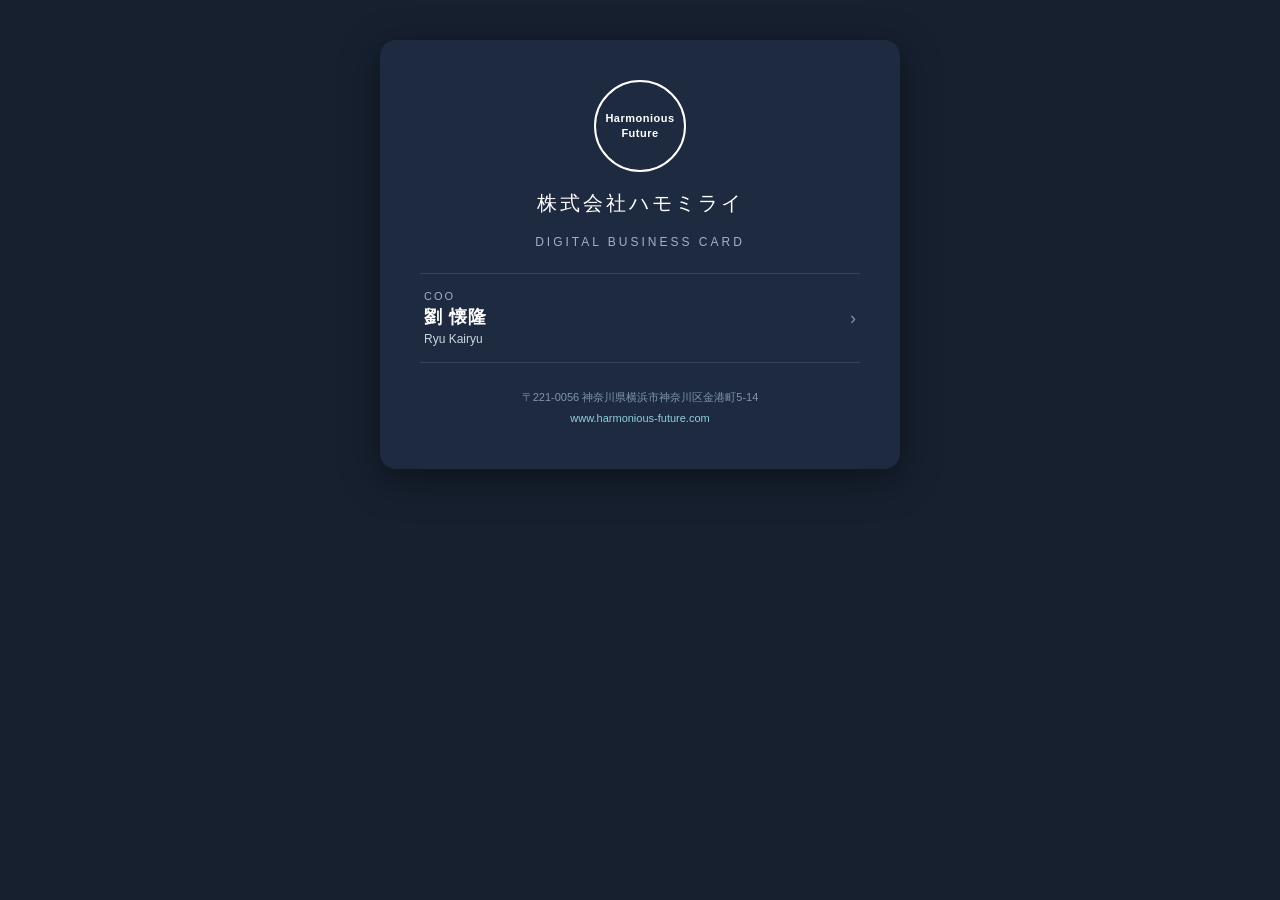
==== index.html @ c9a758af "Add multi-member digital business card site for GitHub Pages data/members.json を唯一の情報源とし、tools/build" ====
<!DOCTYPE html>
<html lang="ja">
<head>
<meta charset="UTF-8">
<meta name="viewport" content="width=device-width, initial-scale=1">
<title>株式会社ハモミライ｜デジタル名刺</title>
<meta name="description" content="株式会社ハモミライ メンバーのデジタル名刺一覧">
<meta property="og:title" content="株式会社ハモミライ｜デジタル名刺">
<meta property="og:description" content="株式会社ハモミライ メンバーのデジタル名刺一覧">
<meta property="og:type" content="website">
<meta property="og:url" content="https://harmoniousfuture.github.io/cards/">
<link rel="canonical" href="https://harmoniousfuture.github.io/cards/">
<link rel="stylesheet" href="assets/css/card.css">
</head>
<body class="index">
  <div class="directory">
    <div class="head">
      <div class="logo">Harmonious<br>Future</div>
      <div class="company">株式会社ハモミライ</div>
      <div class="page-title">DIGITAL BUSINESS CARD</div>
    </div>

    <ul class="member-list">
      <li>
        <a class="member-link" href="m/ryu_kairyu/">
          <span class="who">
            <span class="m-title">COO</span>
            <span class="m-name-jp">劉 懐隆</span>
            <span class="m-name-en">Ryu Kairyu</span>
          </span>
          <span class="chevron" aria-hidden="true">›</span>
        </a>
      </li>
    </ul>

    <div class="site-foot">
      〒221-0056 神奈川県横浜市神奈川区金港町5-14<br>
      <a href="https://www.harmonious-future.com" target="_blank" rel="noopener">www.harmonious-future.com</a>
    </div>
  </div>
</body>
</html>
---- assets/css/card.css ----
/* 株式会社ハモミライ デジタル名刺 共通スタイル */

:root {
  --bg: #16202f;
  --card-bg: #1e2a3f;
  --text: #ffffff;
  --text-sub: #cbd5e1;
  --text-muted: #9fb3c8;
  --text-dim: #7f95ab;
  --border: #33455c;
  --link: #8ecfe0;
  --accent-from: #22bed2;
  --accent-to: #2652be;
}

* { box-sizing: border-box; }

body {
  margin: 0;
  font-family: "Hiragino Kaku Gothic ProN", "Yu Gothic", "Noto Sans JP", sans-serif;
  background: var(--bg);
  min-height: 100vh;
  display: flex;
  align-items: center;
  justify-content: center;
  padding: 40px 20px;
}

.card {
  background: var(--card-bg);
  border-radius: 16px;
  padding: 40px;
  max-width: 420px;
  width: 100%;
  text-align: center;
  box-shadow: 0 10px 40px rgba(0, 0, 0, 0.4);
}

.logo {
  width: 92px; height: 92px;
  margin: 0 auto 18px;
  border-radius: 50%;
  border: 2px solid var(--text);
  display: flex; align-items: center; justify-content: center;
  color: var(--text); font-size: 11px; font-weight: bold;
  line-height: 1.35; letter-spacing: 0.5px;
}

.company { color: var(--text); font-size: 20px; letter-spacing: 3px; }

.name-block { color: var(--text); margin: 22px 0 4px; }
.title-label { font-size: 11px; letter-spacing: 3px; color: var(--text-muted); }
.name-jp { font-size: 23px; font-weight: bold; margin: 5px 0; letter-spacing: 2px; }
.name-en { font-size: 14px; color: var(--text-sub); }
.tagline { color: var(--text-muted); font-size: 12px; margin-top: 10px; line-height: 1.7; }

.qr-wrap {
  background: #fff; display: inline-block;
  padding: 10px; border-radius: 12px;
  margin: 22px 0 10px; line-height: 0;
}
.qr-wrap img { display: block; width: 210px; height: 210px; }
.hint { color: var(--text-muted); font-size: 12px; line-height: 1.6; }

.save-btn {
  display: block;
  margin: 20px auto 4px;
  padding: 14px 20px;
  background: linear-gradient(90deg, var(--accent-from), var(--accent-to));
  color: var(--text);
  text-decoration: none;
  border-radius: 10px;
  font-size: 15px;
  font-weight: bold;
  letter-spacing: 1px;
}
.save-btn:active { opacity: 0.85; }
.save-note { color: var(--text-dim); font-size: 11px; }

.contact {
  color: var(--text-sub); font-size: 12px; line-height: 1.9;
  margin-top: 22px; text-align: left;
  border-top: 1px solid var(--border); padding-top: 16px;
}
.contact a { color: var(--link); text-decoration: none; }
.contact .label { color: var(--text-dim); display: inline-block; width: 62px; }

.back-link {
  display: inline-block;
  margin-top: 20px;
  color: var(--text-dim);
  font-size: 12px;
  text-decoration: none;
}
.back-link:hover { color: var(--link); }

/* ---- メンバー一覧ページ ---- */

body.index { align-items: flex-start; }

.directory {
  background: var(--card-bg);
  border-radius: 16px;
  padding: 40px;
  max-width: 520px;
  width: 100%;
  box-shadow: 0 10px 40px rgba(0, 0, 0, 0.4);
}
.directory .head { text-align: center; }
.directory .page-title {
  color: var(--text-muted);
  font-size: 12px;
  letter-spacing: 3px;
  margin: 18px 0 24px;
}

.member-list { list-style: none; margin: 0; padding: 0; }
.member-list li { border-top: 1px solid var(--border); }
.member-list li:last-child { border-bottom: 1px solid var(--border); }

.member-link {
  display: flex;
  align-items: center;
  justify-content: space-between;
  gap: 12px;
  padding: 16px 4px;
  text-decoration: none;
}
.member-link .who { text-align: left; }
.member-link .who > span { display: block; }
.member-link .m-title { color: var(--text-muted); font-size: 11px; letter-spacing: 2px; }
.member-link .m-name-jp { color: var(--text); font-size: 18px; font-weight: bold; margin: 3px 0; letter-spacing: 1px; }
.member-link .m-name-en { color: var(--text-sub); font-size: 12px; }
.member-link .chevron { color: var(--text-dim); font-size: 18px; }
.member-link:hover .m-name-jp { color: var(--link); }

.site-foot {
  color: var(--text-dim);
  font-size: 11px;
  line-height: 1.9;
  text-align: center;
  margin-top: 24px;
}
.site-foot a { color: var(--link); text-decoration: none; }

@media (max-width: 480px) {
  body { padding: 24px 14px; }
  .card, .directory { padding: 28px 22px; }
}
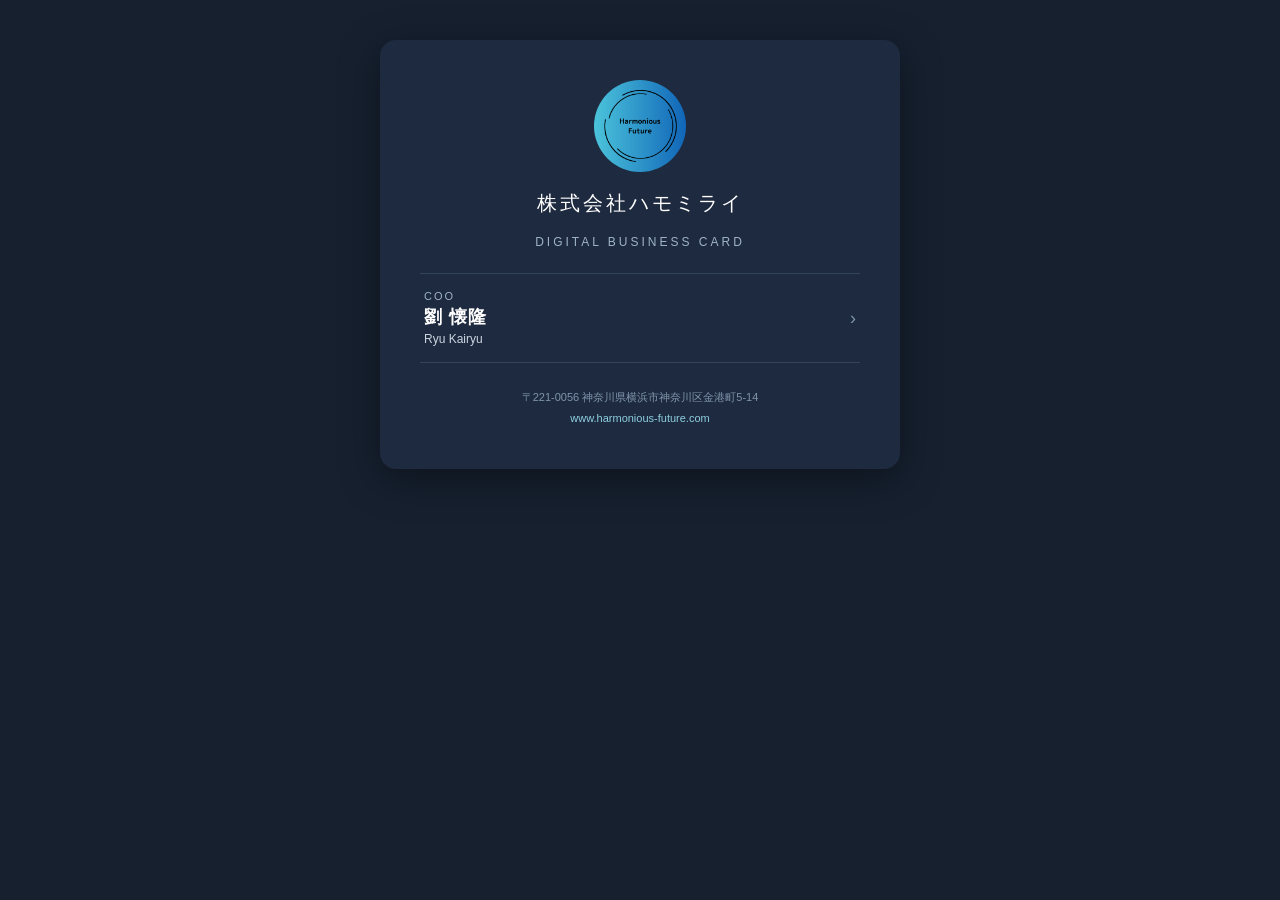
==== commit 6915210c: "Use the company logo image on the card and directory pages テキストロゴ（円 + "Harmonious Future" の文字）を、アップロ" ====
--- a/index.html
+++ b/index.html
@@ -8,14 +8,14 @@
 <meta property="og:title" content="株式会社ハモミライ｜デジタル名刺">
 <meta property="og:description" content="株式会社ハモミライ メンバーのデジタル名刺一覧">
 <meta property="og:type" content="website">
-<meta property="og:url" content="https://harmoniousfuture.github.io/cards/">
-<link rel="canonical" href="https://harmoniousfuture.github.io/cards/">
+<meta property="og:url" content="https://card.harmonious-future.com/">
+<link rel="canonical" href="https://card.harmonious-future.com/">
 <link rel="stylesheet" href="assets/css/card.css">
 </head>
 <body class="index">
   <div class="directory">
     <div class="head">
-      <div class="logo">Harmonious<br>Future</div>
+      <div class="logo has-image"><img src="assets/img/company_logo.png" alt="Harmonious Futureロゴ" width="92" height="92"></div>
       <div class="company">株式会社ハモミライ</div>
       <div class="page-title">DIGITAL BUSINESS CARD</div>
     </div>
--- a/assets/css/card.css
+++ b/assets/css/card.css
@@ -9,6 +9,7 @@
   --text-dim: #7f95ab;
   --border: #33455c;
   --link: #8ecfe0;
+  --logo-zoom: 1.6;
   --accent-from: #22bed2;
   --accent-to: #2652be;
 }
@@ -44,6 +45,21 @@
   display: flex; align-items: center; justify-content: center;
   color: var(--text); font-size: 11px; font-weight: bold;
   line-height: 1.35; letter-spacing: 0.5px;
+}
+
+.logo.has-image {
+  border: none;
+  overflow: hidden;
+  background: transparent;
+}
+.logo.has-image img {
+  display: block;
+  width: 100%;
+  height: 100%;
+  object-fit: cover;
+  border-radius: 50%;
+  /* ロゴ画像はマーク周囲の余白が広いため、円の中でマークが収まるよう拡大する */
+  transform: scale(var(--logo-zoom));
 }
 
 .company { color: var(--text); font-size: 20px; letter-spacing: 3px; }
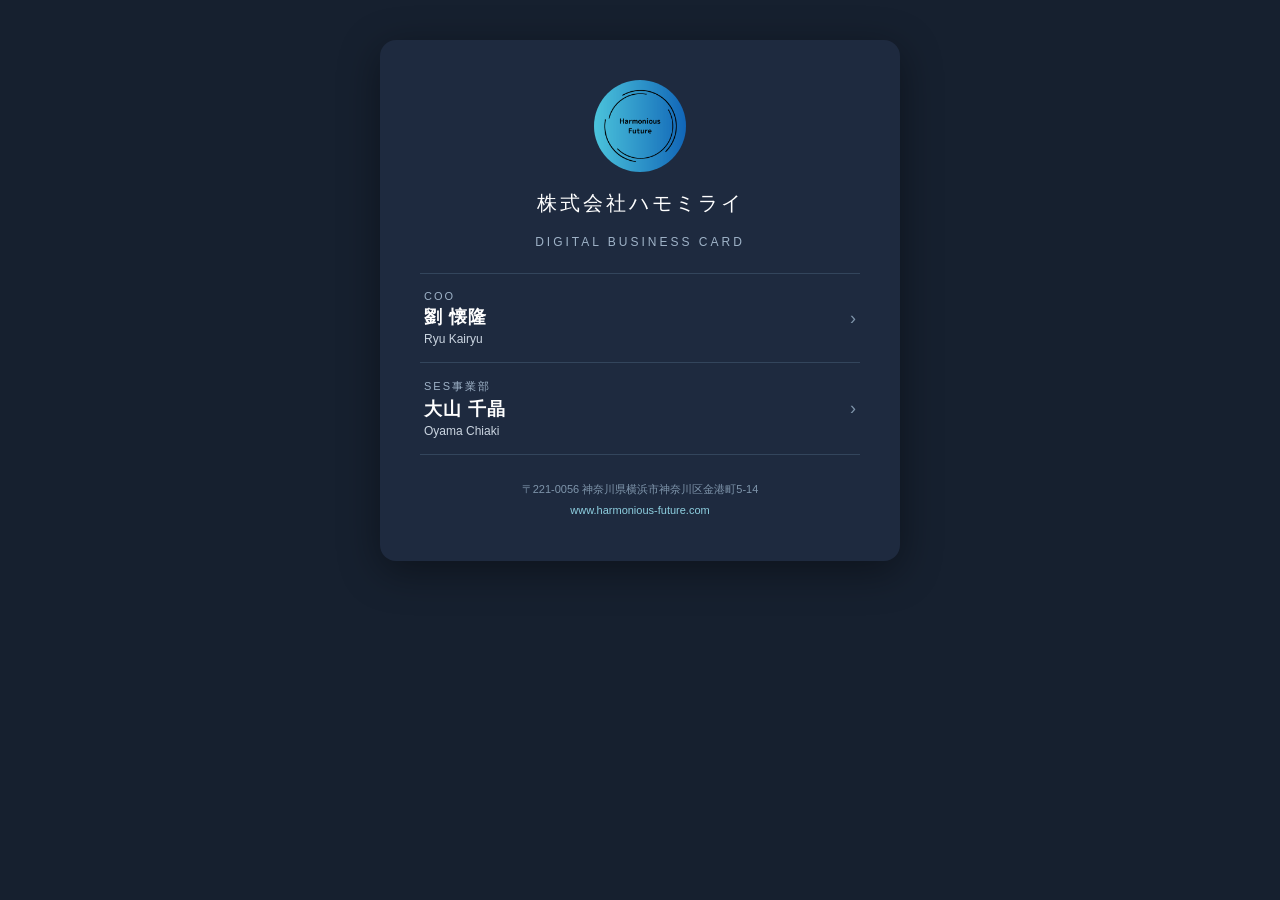
==== commit 0583bd8b: "Add 大山千晶 digital business card data/members.json に大山千晶を追加し、m/oyama_chiaki/ 一式を生成した。 一覧ページも 2 名構成になる。" ====
--- a/index.html
+++ b/index.html
@@ -31,6 +31,16 @@
           <span class="chevron" aria-hidden="true">›</span>
         </a>
       </li>
+      <li>
+        <a class="member-link" href="m/oyama_chiaki/">
+          <span class="who">
+            <span class="m-title">SES事業部</span>
+            <span class="m-name-jp">大山 千晶</span>
+            <span class="m-name-en">Oyama Chiaki</span>
+          </span>
+          <span class="chevron" aria-hidden="true">›</span>
+        </a>
+      </li>
     </ul>
 
     <div class="site-foot">
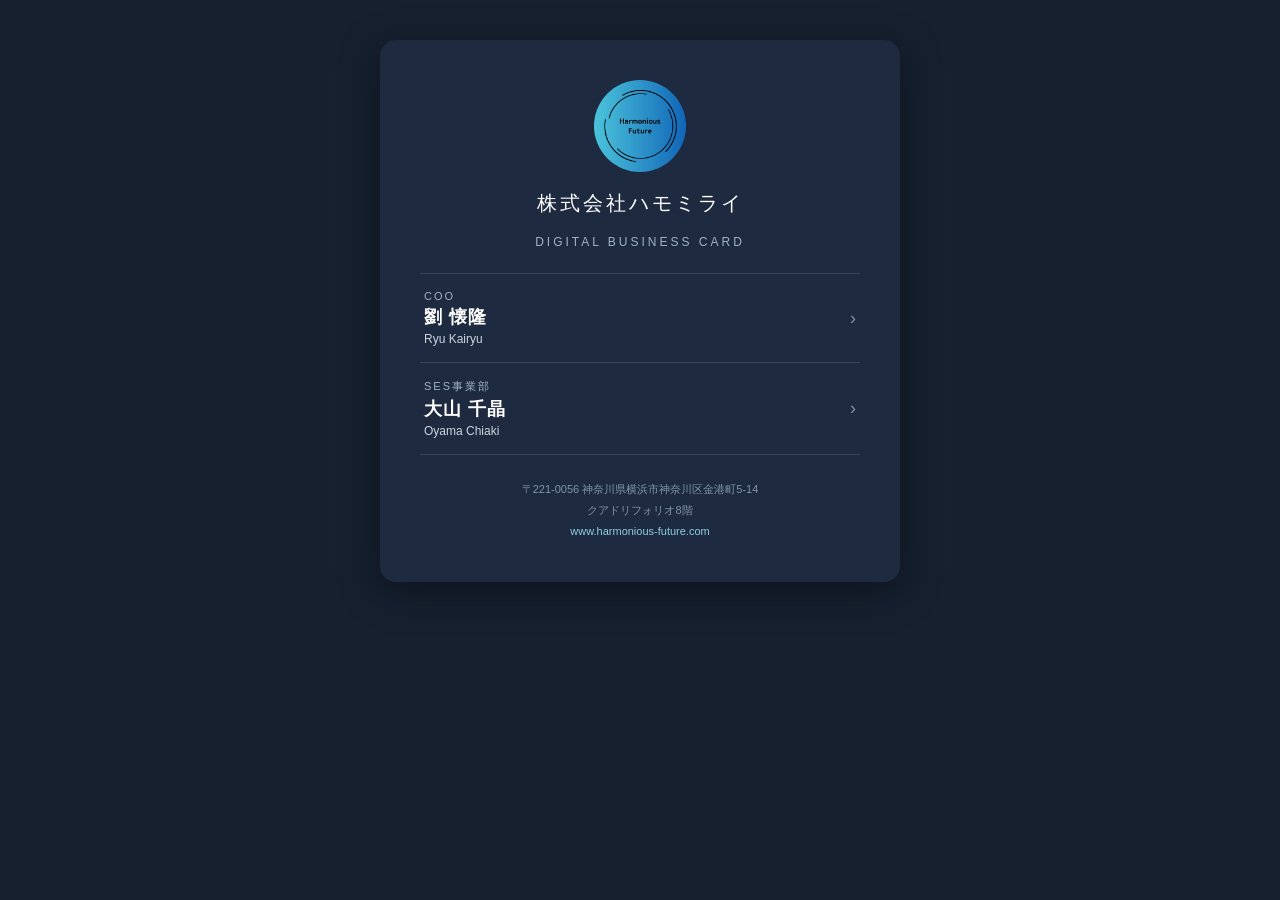
==== commit a91c8d4b: "Show the full company address in the directory footer 一覧ページのフッターが address_lines の 1 行目しか表示しておらず、 「クア" ====
--- a/index.html
+++ b/index.html
@@ -45,6 +45,7 @@
 
     <div class="site-foot">
       〒221-0056 神奈川県横浜市神奈川区金港町5-14<br>
+      クアドリフォリオ8階<br>
       <a href="https://www.harmonious-future.com" target="_blank" rel="noopener">www.harmonious-future.com</a>
     </div>
   </div>
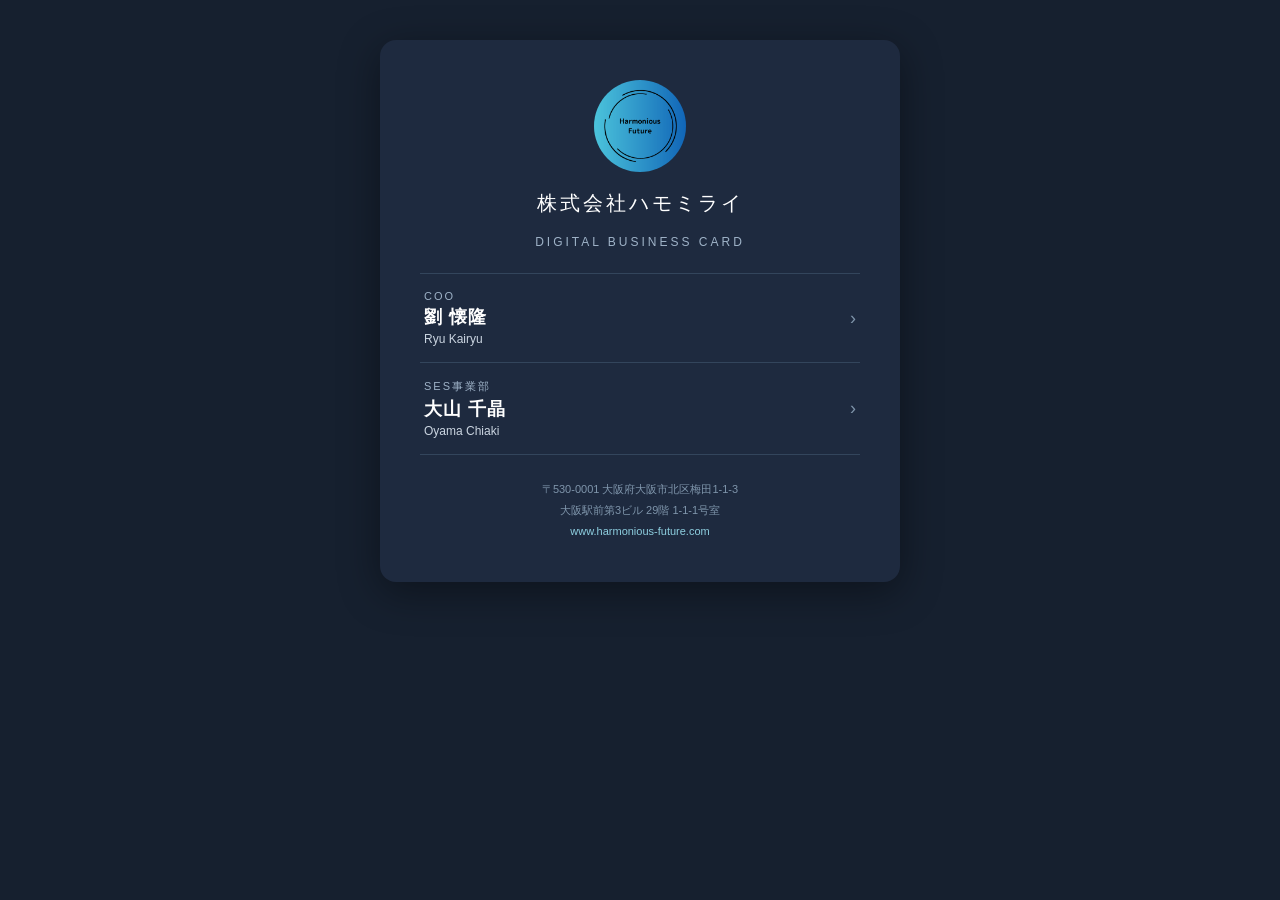
==== commit 2c276764: "Update the company address to the Osaka office 〒530-0001 大阪府大阪市北区梅田1-1-3 大阪駅前第3ビル 29階 1-1-1号室  data/" ====
--- a/index.html
+++ b/index.html
@@ -44,8 +44,8 @@
     </ul>
 
     <div class="site-foot">
-      〒221-0056 神奈川県横浜市神奈川区金港町5-14<br>
-      クアドリフォリオ8階<br>
+      〒530-0001 大阪府大阪市北区梅田1-1-3<br>
+      大阪駅前第3ビル 29階 1-1-1号室<br>
       <a href="https://www.harmonious-future.com" target="_blank" rel="noopener">www.harmonious-future.com</a>
     </div>
   </div>
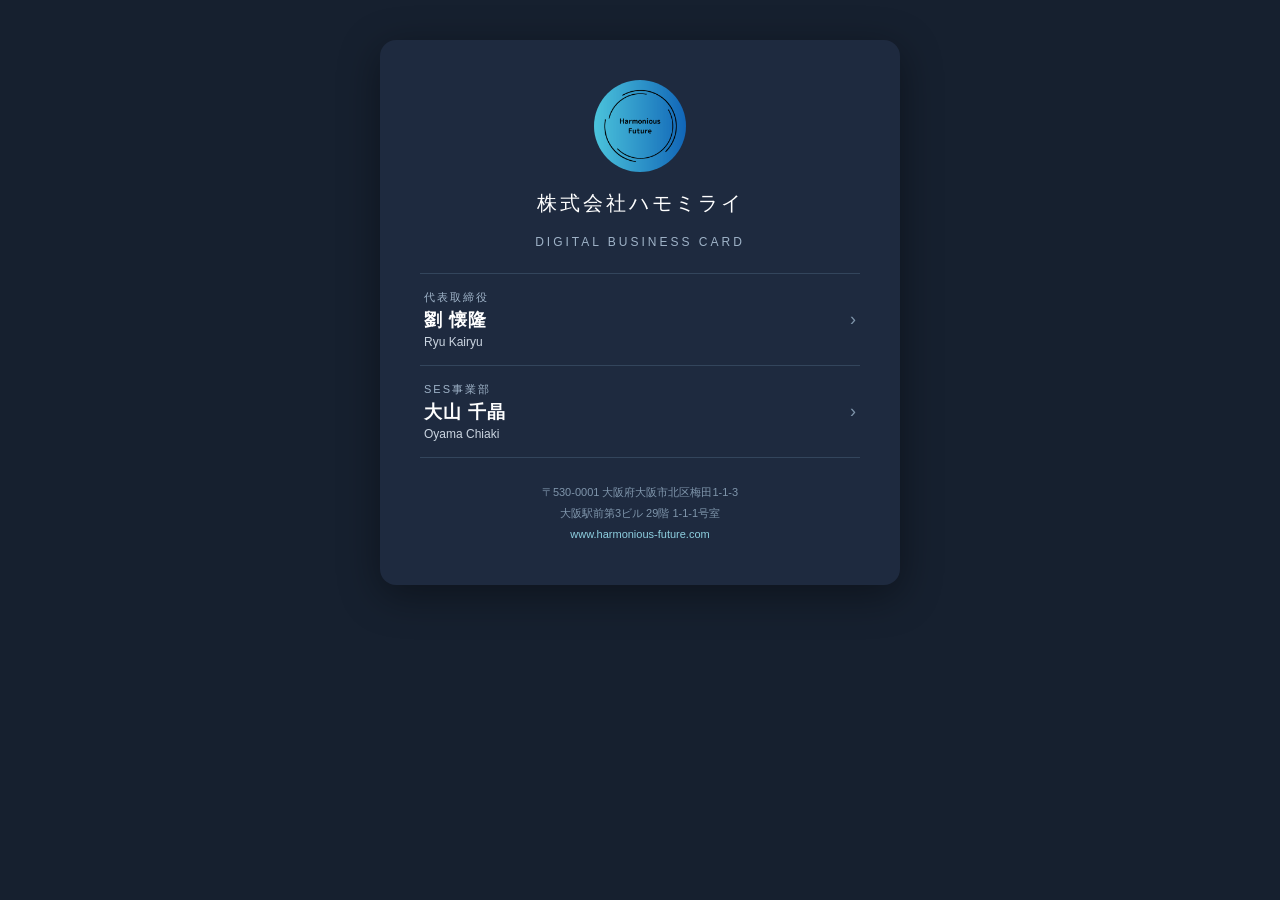
==== commit aa7cab93: "Update 劉懐隆's title to 代表取締役 COO から代表取締役へ。data/members.json の 1 箇所を変更し、名刺ページ・ 一覧ページ・vCard・QR コードを再生成し" ====
--- a/index.html
+++ b/index.html
@@ -24,7 +24,7 @@
       <li>
         <a class="member-link" href="m/ryu_kairyu/">
           <span class="who">
-            <span class="m-title">COO</span>
+            <span class="m-title">代表取締役</span>
             <span class="m-name-jp">劉 懐隆</span>
             <span class="m-name-en">Ryu Kairyu</span>
           </span>
